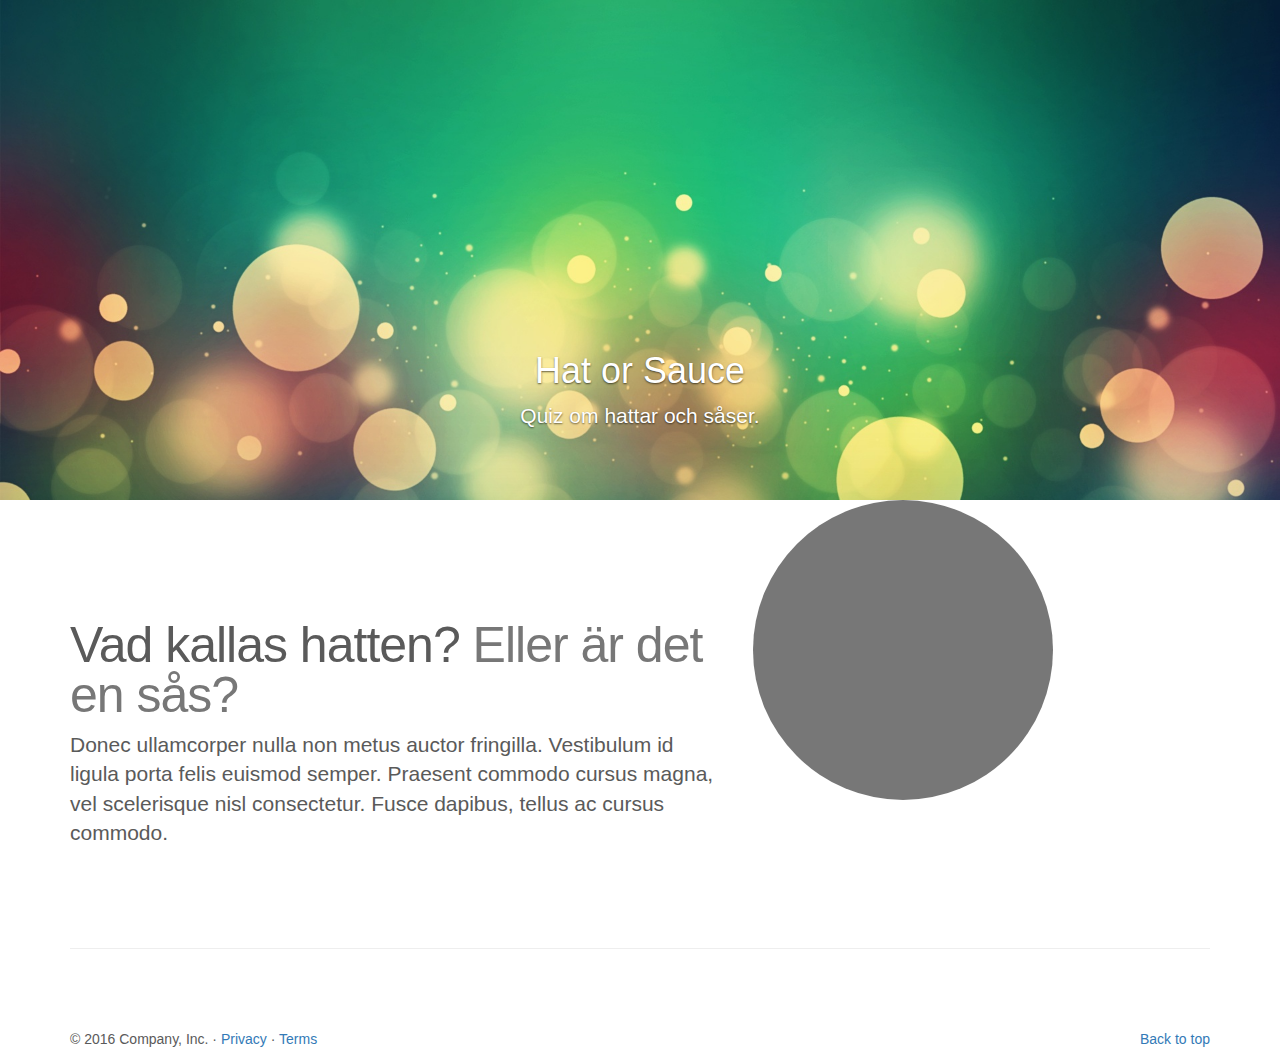
==== index.html @ 1ee8d5b2 "Laggt till filer från Hat or Sauce projektet" ====
<!DOCTYPE html>
<html lang="en">
  <head>
    <meta charset="utf-8">
    <meta http-equiv="X-UA-Compatible" content="IE=edge">
    <meta name="viewport" content="width=device-width, initial-scale=1">
    <!-- The above 3 meta tags *must* come first in the head; any other head content must come *after* these tags -->
    <meta name="description" content="">
    <meta name="author" content="">
    <link rel="icon" href="../../favicon.ico">

    <title>Hat or Sauce</title>

    <!-- Bootstrap core CSS -->
    <link href="css/bootstrap.min.css" rel="stylesheet">

    <!-- IE10 viewport hack for Surface/desktop Windows 8 bug -->
    <link href=".css/ie10-viewport-bug-workaround.css" rel="stylesheet">

    <!-- Just for debugging purposes. Don't actually copy these 2 lines! -->
    <!--[if lt IE 9]><script src="../../assets/js/ie8-responsive-file-warning.js"></script><![endif]-->
    <script src="js/ie-emulation-modes-warning.js"></script>

    <!-- HTML5 shim and Respond.js for IE8 support of HTML5 elements and media queries -->
    <!--[if lt IE 9]>
      <script src="https://oss.maxcdn.com/html5shiv/3.7.3/html5shiv.min.js"></script>
      <script src="https://oss.maxcdn.com/respond/1.4.2/respond.min.js"></script>
    <![endif]-->

    <!-- Custom styles for this template -->
    <link href="css/carousel.css" rel="stylesheet">
    <link href="css/style.css" rel="stylesheet">
  </head>
<!-- NAVBAR
================================================== -->
  <body>

    <!-- Carousel
    ================================================== -->
    <div id="myCarousel" class="carousel slide" data-ride="carousel">
      <div class="carousel-inner" role="listbox">
        <div class="item active hero-bg">
          <div class="container">
            <div class="carousel-caption">
              <h1>Hat or Sauce</h1>
              <p>Quiz om hattar och såser.</p>
            </div>
          </div>
        </div>
    </div><!-- /.carousel -->


    <!-- Marketing messaging and featurettes
    ================================================== -->
    <!-- Wrap the rest of the page in another container to center all the content. -->

    <div class="container marketing">




      <!-- START THE FEATURETTES -->

      <div class="row featurette">
        <div class="col-md-7">
          <h2 class="featurette-heading">Vad kallas hatten? <span class="text-muted">Eller är det en sås?</span></h2>
          <p class="lead">Donec ullamcorper nulla non metus auctor fringilla. Vestibulum id ligula porta felis euismod semper. Praesent commodo cursus magna, vel scelerisque nisl consectetur. Fusce dapibus, tellus ac cursus commodo.</p>
        </div>
        <div class="col-md-5">
          <img class="img-circle" src="[data-uri]" alt="Generic placeholder image" width="300" height="300">
        </div>
      </div>



      <hr class="featurette-divider">

      <!-- /END THE FEATURETTES -->


      <!-- FOOTER -->
      <footer>
        <p class="pull-right"><a href="#">Back to top</a></p>
        <p>&copy; 2016 Company, Inc. &middot; <a href="#">Privacy</a> &middot; <a href="#">Terms</a></p>
      </footer>

    </div><!-- /.container -->


    <!-- Bootstrap core JavaScript
    ================================================== -->
    <!-- Placed at the end of the document so the pages load faster -->
    <script src="https://ajax.googleapis.com/ajax/libs/jquery/1.12.4/jquery.min.js"></script>
    <script>window.jQuery || document.write('<script src="../../assets/js/vendor/jquery.min.js"><\/script>')</script>
    <script src="../../dist/js/bootstrap.min.js"></script>
    <!-- Just to make our placeholder images work. Don't actually copy the next line! -->
    <script src="../../assets/js/vendor/holder.min.js"></script>
    <!-- IE10 viewport hack for Surface/desktop Windows 8 bug -->
    <script src="../../assets/js/ie10-viewport-bug-workaround.js"></script>
  </body>
</html>
---- css/carousel.css ----
/* GLOBAL STYLES
-------------------------------------------------- */
/* Padding below the footer and lighter body text */

body {
  padding-bottom: 40px;
  color: #5a5a5a;
}


/* CUSTOMIZE THE NAVBAR
-------------------------------------------------- */

/* Special class on .container surrounding .navbar, used for positioning it into place. */
.navbar-wrapper {
  position: absolute;
  top: 0;
  right: 0;
  left: 0;
  z-index: 20;
}

/* Flip around the padding for proper display in narrow viewports */
.navbar-wrapper > .container {
  padding-right: 0;
  padding-left: 0;
}
.navbar-wrapper .navbar {
  padding-right: 15px;
  padding-left: 15px;
}
.navbar-wrapper .navbar .container {
  width: auto;
}


/* CUSTOMIZE THE CAROUSEL
-------------------------------------------------- */

/* Carousel base class */
.carousel {
  height: 500px;
  margin-bottom: 60px;
}
/* Since positioning the image, we need to help out the caption */
.carousel-caption {
  z-index: 10;
}

/* Declare heights because of positioning of img element */
.carousel .item {
  height: 500px;
  background-color: #777;
}
.carousel-inner > .item > img {
  position: absolute;
  top: 0;
  left: 0;
  min-width: 100%;
  height: 500px;
}


/* MARKETING CONTENT
-------------------------------------------------- */

/* Center align the text within the three columns below the carousel */
.marketing .col-lg-4 {
  margin-bottom: 20px;
  text-align: center;
}
.marketing h2 {
  font-weight: normal;
}
.marketing .col-lg-4 p {
  margin-right: 10px;
  margin-left: 10px;
}


/* Featurettes
------------------------- */

.featurette-divider {
  margin: 80px 0; /* Space out the Bootstrap <hr> more */
}

/* Thin out the marketing headings */
.featurette-heading {
  font-weight: 300;
  line-height: 1;
  letter-spacing: -1px;
}


/* RESPONSIVE CSS
-------------------------------------------------- */

@media (min-width: 768px) {
  /* Navbar positioning foo */
  .navbar-wrapper {
    margin-top: 20px;
  }
  .navbar-wrapper .container {
    padding-right: 15px;
    padding-left: 15px;
  }
  .navbar-wrapper .navbar {
    padding-right: 0;
    padding-left: 0;
  }

  /* The navbar becomes detached from the top, so we round the corners */
  .navbar-wrapper .navbar {
    border-radius: 4px;
  }

  /* Bump up size of carousel content */
  .carousel-caption p {
    margin-bottom: 20px;
    font-size: 21px;
    line-height: 1.4;
  }

  .featurette-heading {
    font-size: 50px;
  }
}

@media (min-width: 992px) {
  .featurette-heading {
    margin-top: 120px;
  }
}
---- css/style.css ----
.hero-bg{
	background-color: #001929 !important;
	background-image: url("img/bubbles.jpg")!important;
	background-size: cover;
	background-repeat: no-repeat;

}

.quizPic{
		background-image: url("img/hat.jpg")!important;

}
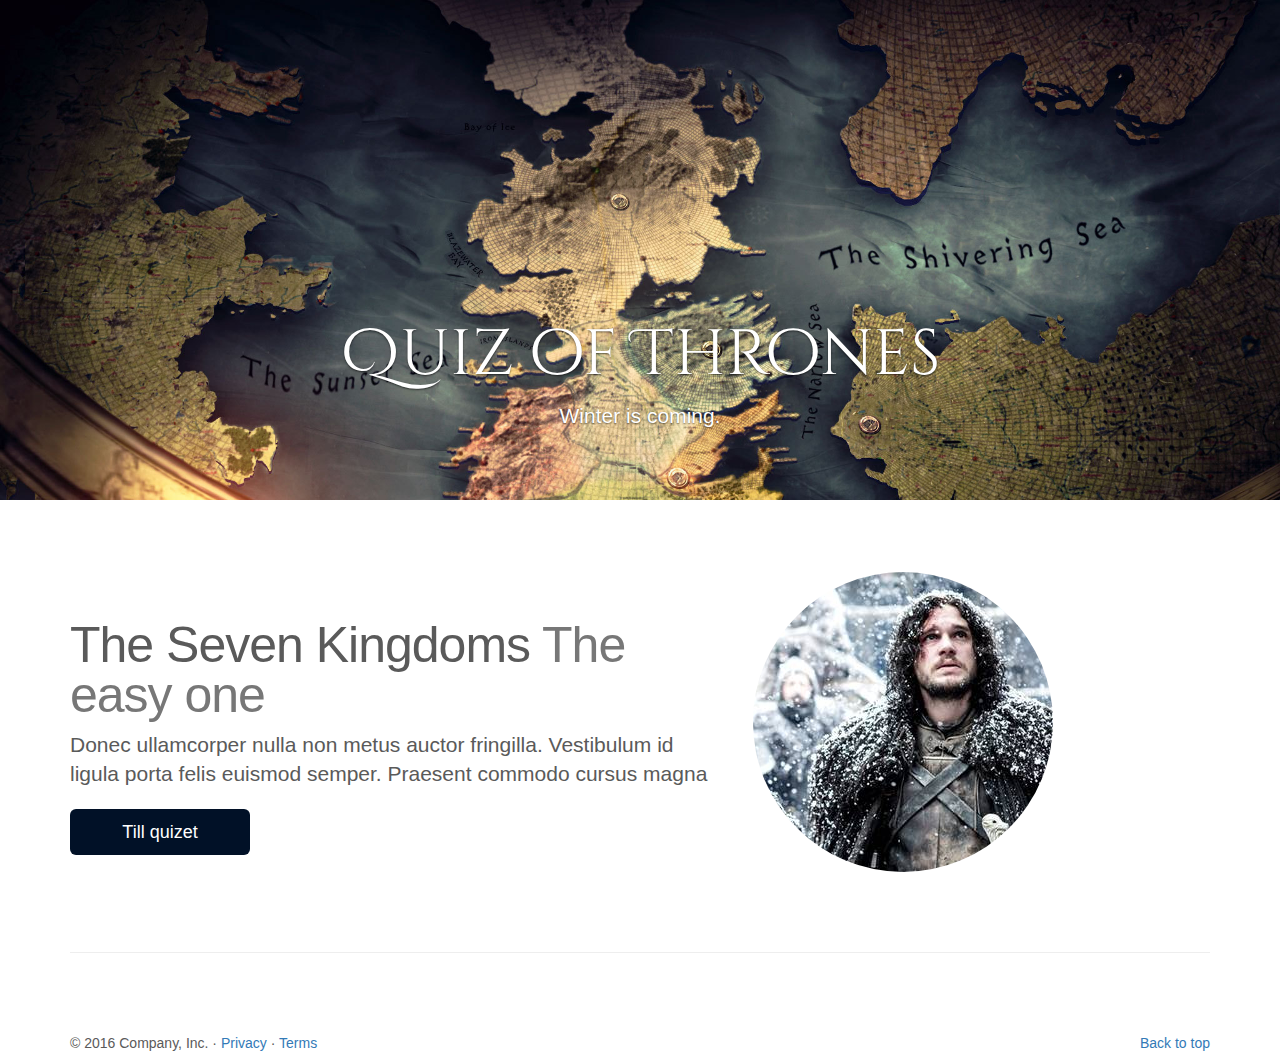
==== commit 5df26e82: "Byggt alla sidor i html och css" ====
--- a/index.html
+++ b/index.html
@@ -9,7 +9,7 @@
     <meta name="author" content="">
     <link rel="icon" href="../../favicon.ico">
 
-    <title>Hat or Sauce</title>
+    <title>Winter is coming</title>
 
     <!-- Bootstrap core CSS -->
     <link href="css/bootstrap.min.css" rel="stylesheet">
@@ -30,6 +30,7 @@
     <!-- Custom styles for this template -->
     <link href="css/carousel.css" rel="stylesheet">
     <link href="css/style.css" rel="stylesheet">
+    <link href="https://fonts.googleapis.com/css?family=Cinzel+Decorative:900" rel="stylesheet">
   </head>
 <!-- NAVBAR
 ================================================== -->
@@ -42,8 +43,8 @@
         <div class="item active hero-bg">
           <div class="container">
             <div class="carousel-caption">
-              <h1>Hat or Sauce</h1>
-              <p>Quiz om hattar och såser.</p>
+              <h1 class="mainHeading">Quiz of Thrones</h1>
+              <p>Winter is coming.</p>
             </div>
           </div>
         </div>
@@ -63,11 +64,12 @@
 
       <div class="row featurette">
         <div class="col-md-7">
-          <h2 class="featurette-heading">Vad kallas hatten? <span class="text-muted">Eller är det en sås?</span></h2>
-          <p class="lead">Donec ullamcorper nulla non metus auctor fringilla. Vestibulum id ligula porta felis euismod semper. Praesent commodo cursus magna, vel scelerisque nisl consectetur. Fusce dapibus, tellus ac cursus commodo.</p>
+          <h2 class="featurette-heading">The Seven Kingdoms <span class="text-muted">The easy one</span></h2>
+          <p class="lead">Donec ullamcorper nulla non metus auctor fringilla. Vestibulum id ligula porta felis euismod semper. Praesent commodo cursus magna</p>
+          <a class="btn btn-lg mainBtn" href="quiz.html" role="button">Till quizet</a>
         </div>
         <div class="col-md-5">
-          <img class="img-circle" src="[data-uri]" alt="Generic placeholder image" width="300" height="300">
+          <img class="img-circle quizPic" src="css/img/jon.jpg" alt="Generic placeholder image" width="300" height="300">
         </div>
       </div>
 
--- a/css/style.css
+++ b/css/style.css
@@ -1,6 +1,11 @@
+.quizPage {
+    background-image: url("img/jon_bg.jpg");
+    background-color: #grey;
+}
+
 .hero-bg{
 	background-color: #001929 !important;
-	background-image: url("img/bubbles.jpg")!important;
+	background-image: url("img/map.jpg")!important;
 	background-size: cover;
 	background-repeat: no-repeat;
 
@@ -8,5 +13,89 @@
 
 .quizPic{
 		background-image: url("img/hat.jpg")!important;
+		margin-top: 72px;
 
+}
+
+.mainBtn{
+	background-color: #011127;
+	color: white;
+	min-width: 180px;
+
+}
+
+.mainBtn:hover{
+	background-color: #1b314f;
+	color: white;
+}
+
+h1{
+	font-family: 'Cinzel Decorative', cursive;
+	font-size: 64px;
+	color: #011127 !important;
+}
+
+.mainHeading{
+	color: white !important;
+}
+
+.ingress{
+	font-size: 18px;
+}
+
+
+.quizCard{
+	max-width: 600px;
+    text-align: center;
+    border: 4px solid #011127;
+    border-radius: 4px;
+    margin: 0 auto;
+    margin-top: 100px;
+    padding: 32px;
+    background-color: #fff;
+
+}
+
+
+
+.questionContainer{
+	padding: 64px 32px;
+	text-align: center;
+	margin: 0 auto;
+	max-width: 600px;
+
+}
+
+.questionImg{
+	background-color: #011127;
+	background-image: url("img/map.jpg");
+	background-size: cover;
+	background-position: center;
+	height: 300px;
+	max-width: 600px;
+    text-align: center;
+    border: 4px solid #011127;
+    border-radius: 4px;
+    margin: 0 auto;
+    margin-top: 24px;
+    margin-bottom: 24px;
+}
+.answerContainer{
+}
+.answerCard{
+	padding: 12px 6px;
+}
+
+.answerCard:hover{
+	padding: 12px 6px;
+	background-color: #011127;
+	color: white;
+	font-weight: 500;
+}
+
+
+
+.card{
+	border: 2px solid #011127;
+    border-radius: 4px;
 }